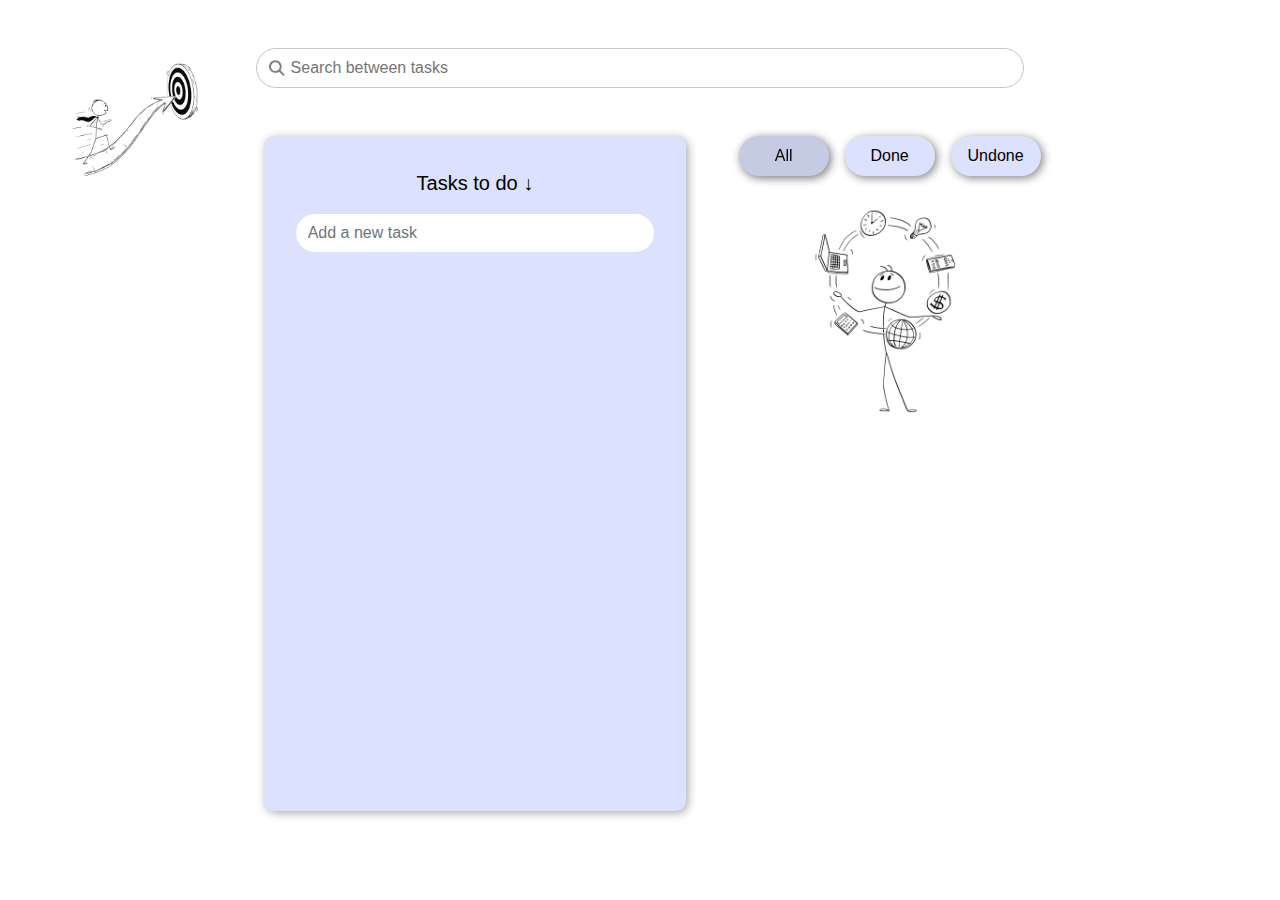
==== source/index.html @ ef589494 "Fit: to do list with filter and search features" ====
<html lang="en" dir="ltr">
  <head>
    <meta charset="UTF-8" />
    <meta name="viewport" content="width=device-width, initial-scale=1.0" />
    <link rel="stylesheet" href="https://stackpath.bootstrapcdn.com/bootstrap/4.5.2/css/bootstrap.min.css" integrity="sha384-JcKb8q3iqJ61gNV9KGb8thSsNjpSL0n8PARn9HuZOnIxN0hoP+VmmDGMN5t9UJ0Z" crossorigin="anonymous">
    <link rel="stylesheet" href="https://cdnjs.cloudflare.com/ajax/libs/font-awesome/4.7.0/css/font-awesome.min.css">
    <link rel="stylesheet" href="css/style.css"/>
      <link rel="icon" href="image/todolist-fav.png">
    <title>To do list</title>
  </head>

  <body>
  <div class="header">
      <div class="todo--logo">
          <img src="image/Untitled%20design%20(16).png">
      </div>
      <div class="search--box">
          <svg aria-hidden="true" focusable="false" data-prefix="fas" data-icon="magnifying-glass" role="img" xmlns="http://www.w3.org/2000/svg" viewBox="0 0 512 512" class="svg-inline--fa fa-magnifying-glass"><path fill="currentColor" d="M416 208c0 45.9-14.9 88.3-40 122.7L502.6 457.4c12.5 12.5 12.5 32.8 0 45.3s-32.8 12.5-45.3 0L330.7 376c-34.4 25.2-76.8 40-122.7 40C93.1 416 0 322.9 0 208S93.1 0 208 0S416 93.1 416 208zM208 352a144 144 0 1 0 0-288 144 144 0 1 0 0 288z" class=""></path></svg>
          <input class="search" type="text" placeholder="Search between tasks">
      </div>
  </div>

  <div class="main">
      <div class="todolist">
          <form class="add text-center" autocomplete="off">
              <label class="top--label">
                  Tasks to do &#8595
              </label>
              <input type="text" class="form-control m-auto" name="add" placeholder="Add a new task"/>
          </form>
          <ul class="list-group all--tasks mx-auto text-light">
          </ul>
          <ul class="list-group done--tasks mx-auto text-light">
          </ul>
          <ul class="list-group undone--tasks mx-auto text-light">
          </ul>
          <ul class="list-group mx-auto text-light search--result"></ul>
      </div>
      <div class="category">
          <div class="buttons--container">
              <button class="all--btn">All</button>
              <button class="done--btn">Done </button>
              <button class="undone--btn">Undone</button>
          </div>
          <img src="image/juggling-man.png" alt="Oops">
      </div>
  </div>
      <script src="js/betterScript.js"></script>
  </body>
</html>
---- source/css/style.css ----
body {
  background: #fff;
  }

.header{
  position: relative;
  .todo--logo{
    width: 15%;
    height: fit-content;
    position: absolute;
    left: 3rem;
    top: -1rem;
    img{
      width: 100%;
    }
  }
}
.search--box{
  margin: 3rem auto;
  width: 60%;
  border-radius: 20px;
  padding: .375rem .75rem;
  display: flex;
  justify-content: flex-start;
  align-items: center;
  border: 1px solid #c8c4c4;
  svg{
    margin-right: 4px;
    width: 16px;
    height: 16px;
    color: gray;

  }
  input{
    width: 100%;
    border: none;
    outline: none;
  }
}
.search--box:focus-within{
  box-shadow: darkgray 2px 2px 10px;
}

.main{
  width: 60%;
  gap: 10%;
  display: flex;
  justify-content: center;
  margin: 1rem auto;
  .todolist {
    width: 55%;
    box-shadow: darkgray 2px 2px 10px;
    padding: 2rem;
    border-radius: 10px;
    min-height: 75vh;
    background: #dce1fd;
    form{
      .top--label{
        color: black;
        margin-bottom: 1rem;
        font-size: 20px;
      }
      input,
      input:focus {
        outline: none;
        color: black;
        background: white;
        border: none;
        border-radius: 20px;
        max-width: 400px;
      }
      input:focus{
        box-shadow: 0 0 5px rgba(122, 177, 214, 0.5) !important;
      }
    }
    .done--tasks li,
    .undone--tasks li,.all--tasks li, .search--result li{
      background: #fff ;
      border-radius: 20px !important;
      margin-bottom: 5px;
      color: black ;
      span{
        overflow-wrap: anywhere;
        text-wrap: wrap !important;
        max-width: 80%;
      }
    }
    .search--result{
      display: none;
    }

  }
  .category{
    width: 33%;
    height: fit-content;
    position: relative;
    display: flex;
    flex-direction: column;
    .buttons--container{
      display: flex;
      justify-content: center;
      align-items: center;
      gap: 16px;
      button{
        min-width: 90px;
        background-color: #dce1fd;
        color: black;
        text-align: center;
        padding: 0.5rem 1rem;
        border-radius: 20px;
        outline: none;
        border: none;
        box-shadow: gray 2px 2px 10px;
      }
      button:first-child{
        filter: brightness(.9);
      }
      button:focus {
        outline: none;
        filter: brightness(.9);
      }
    }
    img{
      width: 100%;
    }
  }
}

  .delete {
    cursor: pointer;
  }
  .filtered{
    display: none !important;
  }
.done--tasks{
  display: none;
}
.undone--tasks{
  display: none;
}
.checkbox--style{
  border: 1px solid #d4d2d2;
  appearance: none;
  aspect-ratio: 1;
  box-sizing: border-box;
  font-size: 1em;
  width: 20px;
  background-color: white;
  height: 20px;
  border-radius: 50%;
  cursor: pointer;
}
.checkbox--style:checked {
  background-color: #d4d2d2;
  display: flex;
  justify-content: center;
  align-items: center;
}
.checkbox--style:checked::after{
  content: '\2713';
  font-size: 24px;
  color: grey;
}
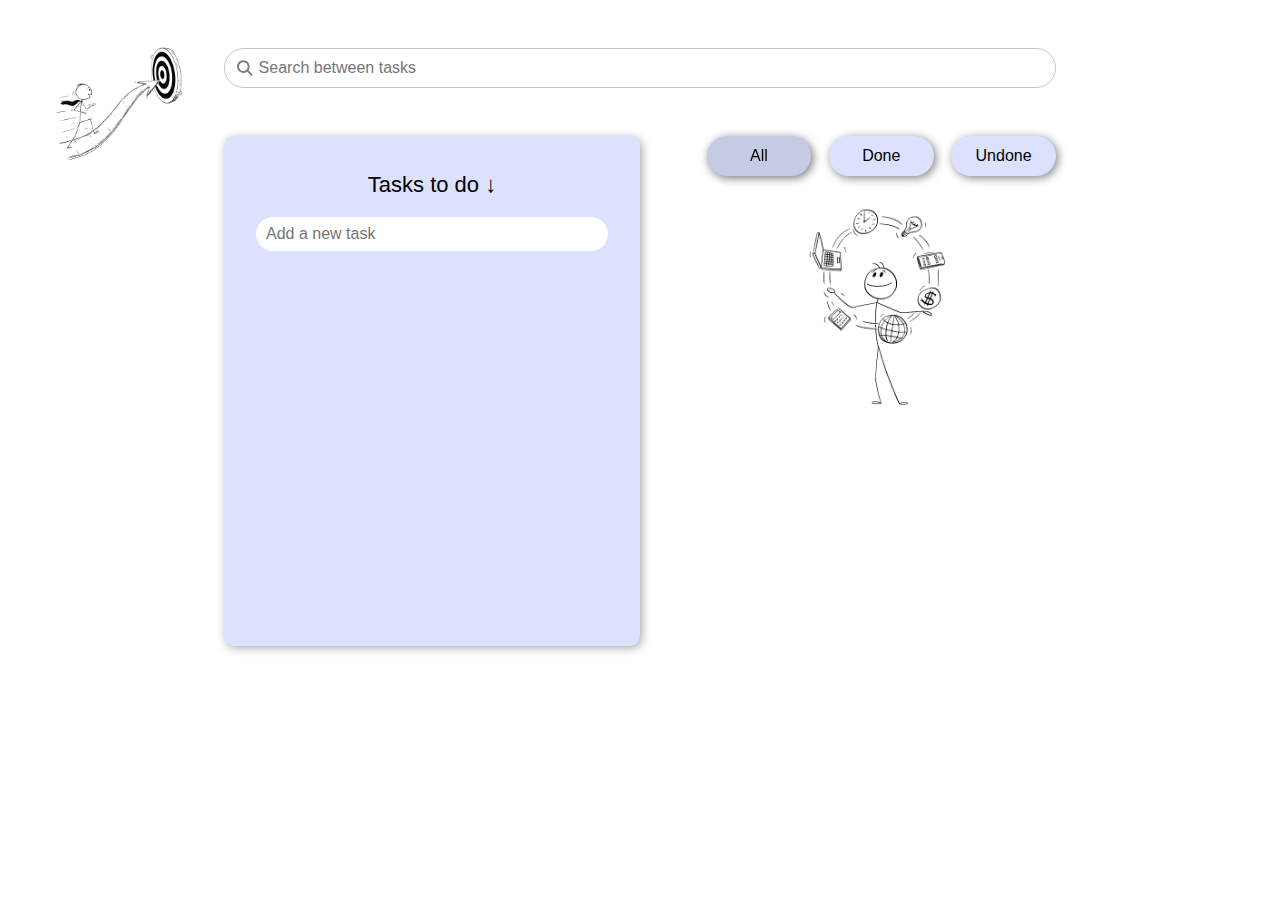
==== commit 4730fa72: "Fix: search function merged in filter function" ====
--- a/source/index.html
+++ b/source/index.html
@@ -10,41 +10,39 @@
   </head>
 
   <body>
-  <div class="header">
-      <div class="todo--logo">
-          <img src="image/Untitled%20design%20(16).png">
+  <div class="site--container">
+      <div class="header">
+          <div class="todo--logo">
+              <img src="image/Untitled%20design%20(16).png">
+          </div>
+          <div class="search--box">
+              <svg aria-hidden="true" focusable="false" data-prefix="fas" data-icon="magnifying-glass" role="img" xmlns="http://www.w3.org/2000/svg" viewBox="0 0 512 512" class="svg-inline--fa fa-magnifying-glass"><path fill="currentColor" d="M416 208c0 45.9-14.9 88.3-40 122.7L502.6 457.4c12.5 12.5 12.5 32.8 0 45.3s-32.8 12.5-45.3 0L330.7 376c-34.4 25.2-76.8 40-122.7 40C93.1 416 0 322.9 0 208S93.1 0 208 0S416 93.1 416 208zM208 352a144 144 0 1 0 0-288 144 144 0 1 0 0 288z" class=""></path></svg>
+              <input class="search--input" type="text" placeholder="Search between tasks">
+          </div>
       </div>
-      <div class="search--box">
-          <svg aria-hidden="true" focusable="false" data-prefix="fas" data-icon="magnifying-glass" role="img" xmlns="http://www.w3.org/2000/svg" viewBox="0 0 512 512" class="svg-inline--fa fa-magnifying-glass"><path fill="currentColor" d="M416 208c0 45.9-14.9 88.3-40 122.7L502.6 457.4c12.5 12.5 12.5 32.8 0 45.3s-32.8 12.5-45.3 0L330.7 376c-34.4 25.2-76.8 40-122.7 40C93.1 416 0 322.9 0 208S93.1 0 208 0S416 93.1 416 208zM208 352a144 144 0 1 0 0-288 144 144 0 1 0 0 288z" class=""></path></svg>
-          <input class="search" type="text" placeholder="Search between tasks">
+      <div class="main">
+          <div class="todo--box">
+              <form class="add text-center" autocomplete="off">
+                  <label class="todo--label">
+                      Tasks to do &#8595
+                  </label>
+                  <input type="text" class="todo--input m-auto" name="add" placeholder="Add a new task"/>
+              </form>
+              <ul class="task--list list-group mx-auto text-light"></ul>
+              <ul class="search--list list-group mx-auto text-light"></ul>
+          </div>
+          <div class="filter">
+              <div class="filter__buttons">
+                  <button class="all--btn">All</button>
+                  <button class="done--btn">Done </button>
+                  <button class="undone--btn">Undone</button>
+              </div>
+              <div class="filter__logo">
+                  <img src="image/juggling-man.png" alt="Oops">
+              </div>
+          </div>
       </div>
   </div>
-
-  <div class="main">
-      <div class="todolist">
-          <form class="add text-center" autocomplete="off">
-              <label class="top--label">
-                  Tasks to do &#8595
-              </label>
-              <input type="text" class="form-control m-auto" name="add" placeholder="Add a new task"/>
-          </form>
-          <ul class="list-group all--tasks mx-auto text-light">
-          </ul>
-          <ul class="list-group done--tasks mx-auto text-light">
-          </ul>
-          <ul class="list-group undone--tasks mx-auto text-light">
-          </ul>
-          <ul class="list-group mx-auto text-light search--result"></ul>
-      </div>
-      <div class="category">
-          <div class="buttons--container">
-              <button class="all--btn">All</button>
-              <button class="done--btn">Done </button>
-              <button class="undone--btn">Undone</button>
-          </div>
-          <img src="image/juggling-man.png" alt="Oops">
-      </div>
-  </div>
-      <script src="js/betterScript.js"></script>
+  <script src="js/betterScript.js"></script>
   </body>
 </html>
--- a/source/css/style.css
+++ b/source/css/style.css
@@ -1,108 +1,141 @@
 body {
   background: #fff;
+  position: relative;
   }
-
+.site--container{
+  width: 65%;
+  margin: 0 auto;
+}
 .header{
-  position: relative;
   .todo--logo{
     width: 15%;
     height: fit-content;
     position: absolute;
-    left: 3rem;
-    top: -1rem;
+    left: 2rem;
+    top: -2rem;
     img{
       width: 100%;
     }
   }
-}
-.search--box{
-  margin: 3rem auto;
-  width: 60%;
-  border-radius: 20px;
-  padding: .375rem .75rem;
-  display: flex;
-  justify-content: flex-start;
-  align-items: center;
-  border: 1px solid #c8c4c4;
-  svg{
-    margin-right: 4px;
-    width: 16px;
-    height: 16px;
-    color: gray;
-
+  .search--box{
+    width: 100%;
+    margin: 3rem auto;
+    border-radius: 20px;
+    padding: .375rem .75rem;
+    display: flex;
+    justify-content: flex-start;
+    align-items: center;
+    border: 1px solid #c8c4c4;
+    svg{
+      margin-right: 4px;
+      width: 16px;
+      height: 16px;
+      color: gray;
+    }
+    .search--input{
+      width: 100%;
+      border: none;
+      outline: none;
+    }
   }
-  input{
-    width: 100%;
-    border: none;
-    outline: none;
+  .search--box:focus-within{
+    box-shadow: darkgray 2px 2px 10px;
   }
 }
-.search--box:focus-within{
-  box-shadow: darkgray 2px 2px 10px;
-}
-
 .main{
-  width: 60%;
-  gap: 10%;
   display: flex;
-  justify-content: center;
-  margin: 1rem auto;
-  .todolist {
-    width: 55%;
-    box-shadow: darkgray 2px 2px 10px;
-    padding: 2rem;
-    border-radius: 10px;
-    min-height: 75vh;
-    background: #dce1fd;
-    form{
-      .top--label{
-        color: black;
-        margin-bottom: 1rem;
-        font-size: 20px;
+  justify-content: space-between;
+  .todo--box{
+      margin-bottom: 2rem;
+      width: 50%;
+      box-shadow: darkgray 2px 2px 10px;
+      padding: 2rem;
+      border-radius: 10px;
+      height: 510px;
+      background: #dce1fd;
+      overflow-y: scroll;
+      scrollbar-width: none;
+      form{
+        display: flex;
+        flex-direction: column;
+        align-items: center;
+        gap: 1rem;
+        .todo--label{
+          color: black;
+          margin: 0;
+          font-size: 22px;
+        }
+        .todo--input,
+        .todo--input:focus{
+          margin: 0 !important;
+          width: 100%;
+          padding: 5px 10px;
+          outline: none;
+          color: black;
+          background: white;
+          border: none;
+          border-radius: 20px;
+        }
+        .todo--input:focus{
+          box-shadow: 0 0 5px rgba(122, 177, 214, 0.5) !important;
+        }
       }
-      input,
-      input:focus {
-        outline: none;
-        color: black;
-        background: white;
-        border: none;
-        border-radius: 20px;
-        max-width: 400px;
+      .task--list li, .search--list li{
+        background: #fff ;
+        border-radius: 20px !important;
+        margin-bottom: 5px;
+        color: black ;
+        .checkbox--style{
+          border: 1px solid #d4d2d2;
+          appearance: none;
+          aspect-ratio: 1;
+          box-sizing: border-box;
+          font-size: 1em;
+          width: 20px;
+          background-color: white;
+          height: 20px;
+          border-radius: 50%;
+          cursor: pointer;
+        }
+        .checkbox--style:checked {
+          background: inherit;
+          display: flex;
+          justify-content: center;
+          align-items: center;
+        }
+        .checkbox--style:checked::after{
+          content: '\2713';
+          font-size: 26px;
+          color: grey;
+        }
+        span{
+          overflow-wrap: anywhere;
+          text-wrap: wrap !important;
+          max-width: 80%;
+        }
       }
-      input:focus{
-        box-shadow: 0 0 5px rgba(122, 177, 214, 0.5) !important;
+    li:has(.checkbox--style:checked){
+      background: #dce1fd;
+      filter: brightness(1.03);
+      color: grey;
+    }
+      .search--list{
+        display: none;
       }
     }
-    .done--tasks li,
-    .undone--tasks li,.all--tasks li, .search--result li{
-      background: #fff ;
-      border-radius: 20px !important;
-      margin-bottom: 5px;
-      color: black ;
-      span{
-        overflow-wrap: anywhere;
-        text-wrap: wrap !important;
-        max-width: 80%;
-      }
-    }
-    .search--result{
-      display: none;
-    }
-
-  }
-  .category{
-    width: 33%;
+  .filter{
+    width: 42%;
     height: fit-content;
-    position: relative;
     display: flex;
     flex-direction: column;
-    .buttons--container{
+    align-items: center;
+    .filter__buttons{
+      width: 100%;
       display: flex;
-      justify-content: center;
+      justify-content: space-between;
       align-items: center;
-      gap: 16px;
       button{
-        min-width: 90px;
+        width: 30%;
         background-color: #dce1fd;
         color: black;
         text-align: center;
@@ -120,44 +153,21 @@
         filter: brightness(.9);
       }
     }
-    img{
-      width: 100%;
+    .filter__logo{
+      width: 70%;
+      height: fit-content;
+      img{
+        width: 100%;
+      }
     }
   }
 }
 
-  .delete {
+.delete, .edit{
+  color: black;
     cursor: pointer;
-  }
-  .filtered{
+}
+.filtered{
     display: none !important;
-  }
-.done--tasks{
-  display: none;
 }
-.undone--tasks{
-  display: none;
-}
-.checkbox--style{
-  border: 1px solid #d4d2d2;
-  appearance: none;
-  aspect-ratio: 1;
-  box-sizing: border-box;
-  font-size: 1em;
-  width: 20px;
-  background-color: white;
-  height: 20px;
-  border-radius: 50%;
-  cursor: pointer;
-}
-.checkbox--style:checked {
-  background-color: #d4d2d2;
-  display: flex;
-  justify-content: center;
-  align-items: center;
-}
-.checkbox--style:checked::after{
-  content: '\2713';
-  font-size: 24px;
-  color: grey;
-}
+
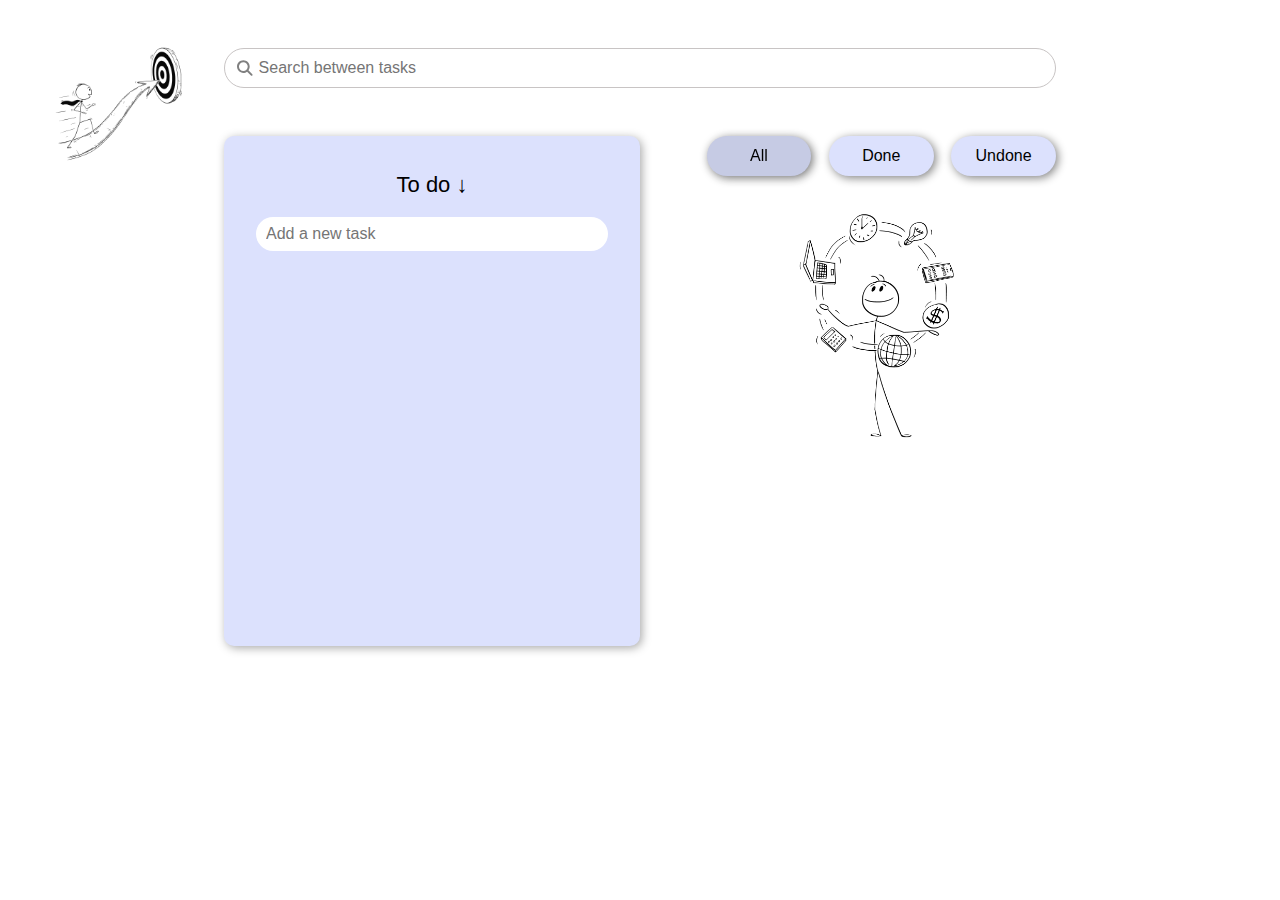
==== commit 7b766809: "feat: added edit to tasks" ====
--- a/source/index.html
+++ b/source/index.html
@@ -13,7 +13,7 @@
   <div class="site--container">
       <div class="header">
           <div class="todo--logo">
-              <img src="image/Untitled%20design%20(16).png">
+              <img src="image/sticky-man.png">
           </div>
           <div class="search--box">
               <svg aria-hidden="true" focusable="false" data-prefix="fas" data-icon="magnifying-glass" role="img" xmlns="http://www.w3.org/2000/svg" viewBox="0 0 512 512" class="svg-inline--fa fa-magnifying-glass"><path fill="currentColor" d="M416 208c0 45.9-14.9 88.3-40 122.7L502.6 457.4c12.5 12.5 12.5 32.8 0 45.3s-32.8 12.5-45.3 0L330.7 376c-34.4 25.2-76.8 40-122.7 40C93.1 416 0 322.9 0 208S93.1 0 208 0S416 93.1 416 208zM208 352a144 144 0 1 0 0-288 144 144 0 1 0 0 288z" class=""></path></svg>
@@ -24,11 +24,13 @@
           <div class="todo--box">
               <form class="add text-center" autocomplete="off">
                   <label class="todo--label">
-                      Tasks to do &#8595
+                      To do &#8595
                   </label>
                   <input type="text" class="todo--input m-auto" name="add" placeholder="Add a new task"/>
+                  <i class="fa-solid fa-pen-to-square"></i>
               </form>
-              <ul class="task--list list-group mx-auto text-light"></ul>
+              <ul class="task--list list-group mx-auto text-light">
+              </ul>
               <ul class="search--list list-group mx-auto text-light"></ul>
           </div>
           <div class="filter">
@@ -43,6 +45,6 @@
           </div>
       </div>
   </div>
-  <script src="js/betterScript.js"></script>
+  <script src="js/script.js"></script>
   </body>
 </html>
--- a/source/css/style.css
+++ b/source/css/style.css
@@ -1,7 +1,9 @@
 body {
   background: #fff;
   position: relative;
-  }
+  z-index: -1;
+  }
+
 .site--container{
   width: 65%;
   margin: 0 auto;
@@ -45,6 +47,7 @@
 .main{
   display: flex;
   justify-content: space-between;
+  position: relative;
   .todo--box{
       margin-bottom: 2rem;
       width: 50%;
@@ -56,6 +59,7 @@
       overflow-y: scroll;
       scrollbar-width: none;
       form{
+        margin: 0;
         display: flex;
         flex-direction: column;
         align-items: center;
@@ -80,11 +84,19 @@
           box-shadow: 0 0 5px rgba(122, 177, 214, 0.5) !important;
         }
       }
+    .close--icon{
+      cursor: pointer;
+      font-size: 20px;
+    }
       .task--list li, .search--list li{
         background: #fff ;
         border-radius: 20px !important;
         margin-bottom: 5px;
         color: black ;
+        .edit--box{
+          display: flex;
+          gap: 10px;
+        }
         .checkbox--style{
           border: 1px solid #d4d2d2;
           appearance: none;
@@ -135,6 +147,7 @@
       justify-content: space-between;
       align-items: center;
       button{
+        cursor: pointer;
         width: 30%;
         background-color: #dce1fd;
         color: black;
@@ -150,12 +163,10 @@
       }
       button:focus {
         outline: none;
-        filter: brightness(.9);
       }
     }
     .filter__logo{
-      width: 70%;
-      height: fit-content;
+      width: 80%;
       img{
         width: 100%;
       }
@@ -163,11 +174,43 @@
   }
 }
 
-.delete, .edit{
-  color: black;
-    cursor: pointer;
+.delete, .edit ,.close{
+  cursor: pointer;
 }
 .filtered{
     display: none !important;
 }
-
+.edit--modal{
+  background: #dce1fd;
+  height: 100px;
+  width: 300px;
+  position: absolute;
+  left: 0;
+  right: 0;
+  top: 25vh;
+  z-index: 20;
+  border-radius: 14px;
+  margin: 0 auto;
+  .close--modal{
+    cursor: pointer;
+    font-size: 16px;
+    margin-left: 15px;
+    color: black;
+  }
+  .modal--input{
+    background: inherit;
+    margin: 30px auto;
+    width: 80%;
+    outline: none;
+    border: none;
+    border-left: none;
+    border-right: none;
+    border-bottom: 1px solid #d8d2d2;
+    padding: 5px;
+  }
+  .check--modal{
+    cursor: pointer;
+  }
+}
+
+
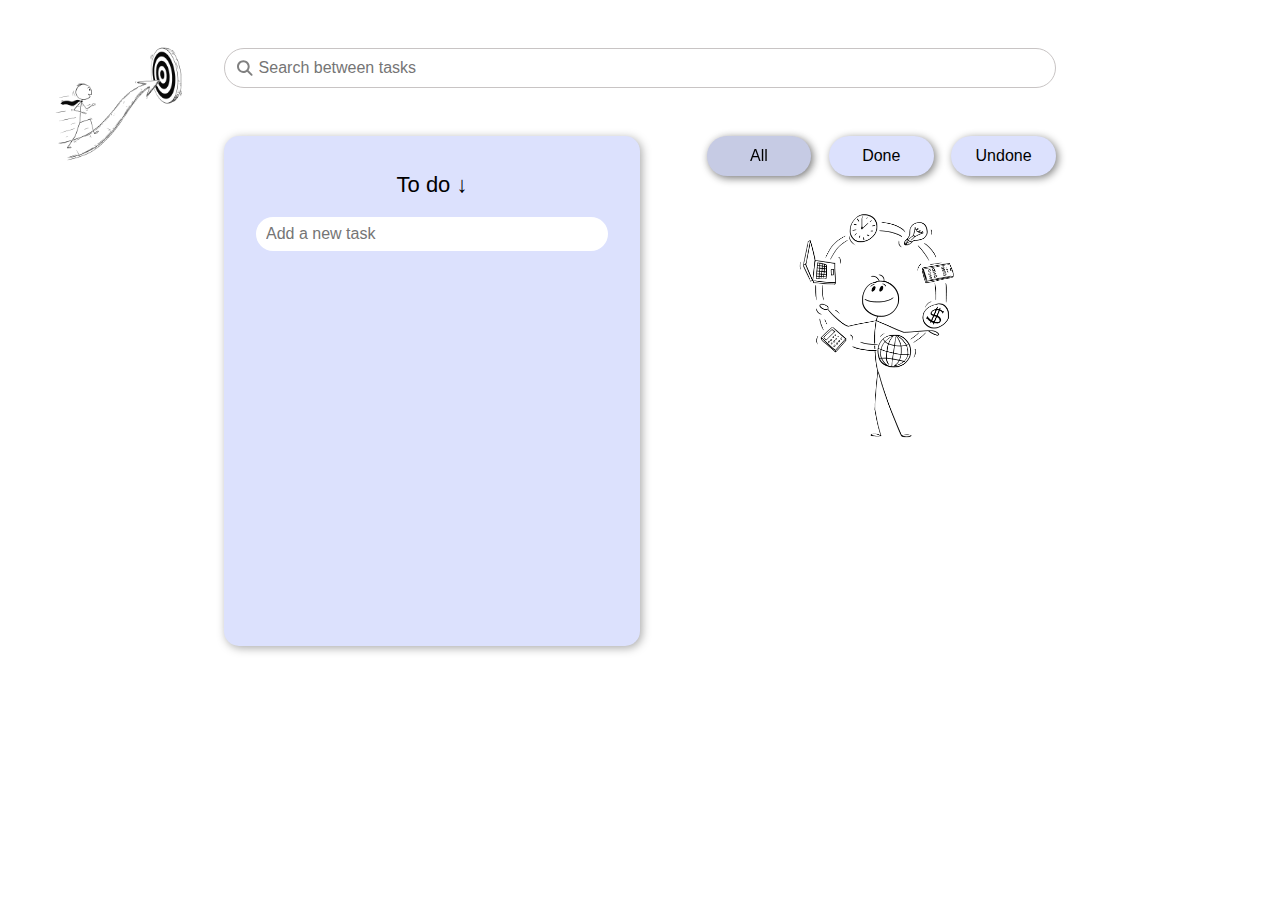
==== commit 2b431acd: "refactor: convert CSS to nested structure" ====
--- a/source/index.html
+++ b/source/index.html
@@ -8,7 +8,6 @@
       <link rel="icon" href="image/todolist-fav.png">
     <title>To do list</title>
   </head>
-
   <body>
   <div class="site--container">
       <div class="header">
--- a/source/css/style.css
+++ b/source/css/style.css
@@ -1,216 +1,210 @@
 body {
   background: #fff;
+  box-sizing: border-box;
   position: relative;
-  z-index: -1;
-  }
-
-.site--container{
-  width: 65%;
-  margin: 0 auto;
-}
-.header{
-  .todo--logo{
-    width: 15%;
-    height: fit-content;
-    position: absolute;
-    left: 2rem;
-    top: -2rem;
-    img{
-      width: 100%;
-    }
-  }
-  .search--box{
-    width: 100%;
-    margin: 3rem auto;
-    border-radius: 20px;
-    padding: .375rem .75rem;
-    display: flex;
-    justify-content: flex-start;
-    align-items: center;
-    border: 1px solid #c8c4c4;
-    svg{
-      margin-right: 4px;
-      width: 16px;
-      height: 16px;
-      color: gray;
-    }
-    .search--input{
-      width: 100%;
-      border: none;
-      outline: none;
-    }
-  }
-  .search--box:focus-within{
-    box-shadow: darkgray 2px 2px 10px;
-  }
-}
-.main{
-  display: flex;
-  justify-content: space-between;
-  position: relative;
-  .todo--box{
+  .site--container{
+    width: 65%;
+    margin: 0 auto;
+    .header{
+      .todo--logo{
+        width: 15%;
+        height: fit-content;
+        position: absolute;
+        left: 2rem;
+        top: -2rem;
+        img{
+          width: 100%;
+        }
+      }
+      .search--box{
+        width: 100%;
+        margin: 3rem auto;
+        border-radius: 20px;
+        padding: .375rem .75rem;
+        display: flex;
+        justify-content: flex-start;
+        align-items: center;
+        border: 1px solid #c8c4c4;
+        svg{
+          margin-right: 4px;
+          width: 16px;
+          height: 16px;
+          color: gray;
+        }
+        .search--input{
+          width: 100%;
+          border: none;
+          outline: none;
+        }
+      }
+      .search--box:focus-within{
+        box-shadow: darkgray 2px 2px 10px;
+      }
+    }
+    .main{
+      display: flex;
+      justify-content: space-between;
+      position: relative;
       margin-bottom: 2rem;
-      width: 50%;
-      box-shadow: darkgray 2px 2px 10px;
-      padding: 2rem;
-      border-radius: 10px;
-      height: 510px;
-      background: #dce1fd;
-      overflow-y: scroll;
-      scrollbar-width: none;
-      form{
-        margin: 0;
+      .todo--box{
+        width: 50%;
+        box-shadow: darkgray 2px 2px 10px;
+        padding: 2rem;
+        border-radius: 15px;
+        height: 510px;
+        background: #dce1fd;
+        overflow-y: scroll;
+        scrollbar-width: none;
+        form{
+          margin: 0;
+          display: flex;
+          flex-direction: column;
+          align-items: center;
+          gap: 1rem;
+          .todo--label{
+            color: black;
+            margin: 0;
+            font-size: 22px;
+          }
+          .todo--input,
+          .todo--input:focus{
+            margin: 0 !important;
+            width: 100%;
+            padding: 5px 10px;
+            outline: none;
+            color: black;
+            background: white;
+            border: none;
+            border-radius: 20px;
+          }
+          .todo--input:focus{
+            box-shadow: 0 0 5px rgba(122, 177, 214, 0.5) !important;
+          }
+        }
+        .close--icon{
+          cursor: pointer;
+          font-size: 24px;
+          margin-bottom: 3px;
+        }
+        .task--list li, .search--list li{
+          background: #fff ;
+          border-radius: 20px !important;
+          margin-bottom: 5px;
+          color: black ;
+          .delete, .edit ,.close{
+            cursor: pointer;
+          }
+          .edit--box{
+            display: flex;
+            gap: 10px;
+          }
+          .checkbox--style{
+            border: 1px solid #d4d2d2;
+            appearance: none;
+            font-size: 1em;
+            width: 20px;
+            background-color: white;
+            height: 20px;
+            border-radius: 50%;
+            cursor: pointer;
+          }
+          .checkbox--style:checked {
+            background: inherit;
+            display: flex;
+            justify-content: center;
+            align-items: center;
+          }
+          .checkbox--style:checked::after{
+            content: '\2713';
+            font-size: 26px;
+            color: grey;
+          }
+          span{
+            overflow-wrap: anywhere;
+            text-wrap: wrap !important;
+            max-width: 80%;
+          }
+        }
+        li:has(.checkbox--style:checked){
+          background: #dce1fd;
+          filter: brightness(1.03);
+          color: grey;
+        }
+        .search--list{
+          display: none;
+        }
+      }
+      .filter{
+        width: 42%;
         display: flex;
         flex-direction: column;
         align-items: center;
-        gap: 1rem;
-        .todo--label{
-          color: black;
-          margin: 0;
-          font-size: 22px;
-        }
-        .todo--input,
-        .todo--input:focus{
-          margin: 0 !important;
+        .filter__buttons{
           width: 100%;
-          padding: 5px 10px;
-          outline: none;
-          color: black;
-          background: white;
-          border: none;
-          border-radius: 20px;
-        }
-        .todo--input:focus{
-          box-shadow: 0 0 5px rgba(122, 177, 214, 0.5) !important;
-        }
-      }
-    .close--icon{
+          display: flex;
+          justify-content: space-between;
+          button{
+            cursor: pointer;
+            width: 30%;
+            background-color: #dce1fd;
+            padding: 0.5rem 1rem;
+            border-radius: 20px;
+            outline: none;
+            border: none;
+            box-shadow: gray 2px 2px 8px;
+          }
+          button:first-child{
+            filter: brightness(.9);
+          }
+          button:focus {
+            outline: none;
+          }
+        }
+        .filter__logo{
+          width: 80%;
+          img{
+            width: 100%;
+          }
+        }
+      }
+    }
+  }
+  .edit--modal{
+    background: #dce1fd;
+    height: 100px;
+    width: 300px;
+    position: absolute;
+    left: 0;
+    right: 0;
+    top: 200px;
+    z-index: 20;
+    border-radius: 14px;
+    margin: 0 auto;
+    display: flex;
+    justify-content: center;
+    align-items: center;
+    .close--modal{
+      position: absolute;
+      top: 10px;
+      left: 10px;
       cursor: pointer;
-      font-size: 20px;
-    }
-      .task--list li, .search--list li{
-        background: #fff ;
-        border-radius: 20px !important;
-        margin-bottom: 5px;
-        color: black ;
-        .edit--box{
-          display: flex;
-          gap: 10px;
-        }
-        .checkbox--style{
-          border: 1px solid #d4d2d2;
-          appearance: none;
-          aspect-ratio: 1;
-          box-sizing: border-box;
-          font-size: 1em;
-          width: 20px;
-          background-color: white;
-          height: 20px;
-          border-radius: 50%;
-          cursor: pointer;
-        }
-        .checkbox--style:checked {
-          background: inherit;
-          display: flex;
-          justify-content: center;
-          align-items: center;
-        }
-        .checkbox--style:checked::after{
-          content: '\2713';
-          font-size: 26px;
-          color: grey;
-        }
-        span{
-          overflow-wrap: anywhere;
-          text-wrap: wrap !important;
-          max-width: 80%;
-        }
-      }
-    li:has(.checkbox--style:checked){
-      background: #dce1fd;
-      filter: brightness(1.03);
-      color: grey;
-    }
-      .search--list{
-        display: none;
-      }
-    }
-  .filter{
-    width: 42%;
-    height: fit-content;
-    display: flex;
-    flex-direction: column;
-    align-items: center;
-    .filter__buttons{
-      width: 100%;
-      display: flex;
-      justify-content: space-between;
-      align-items: center;
-      button{
-        cursor: pointer;
-        width: 30%;
-        background-color: #dce1fd;
-        color: black;
-        text-align: center;
-        padding: 0.5rem 1rem;
-        border-radius: 20px;
-        outline: none;
-        border: none;
-        box-shadow: gray 2px 2px 10px;
-      }
-      button:first-child{
-        filter: brightness(.9);
-      }
-      button:focus {
-        outline: none;
-      }
-    }
-    .filter__logo{
+      font-size: 16px;
+      color: black;
+    }
+    .modal--input{
+      background: inherit;
       width: 80%;
-      img{
-        width: 100%;
-      }
+      outline: none;
+      border: none;
+      border-left: none;
+      border-right: none;
+      border-bottom: 1px solid #d8d2d2;
+      padding: 5px;
     }
   }
 }
 
-.delete, .edit ,.close{
-  cursor: pointer;
-}
-.filtered{
-    display: none !important;
-}
-.edit--modal{
-  background: #dce1fd;
-  height: 100px;
-  width: 300px;
-  position: absolute;
-  left: 0;
-  right: 0;
-  top: 25vh;
-  z-index: 20;
-  border-radius: 14px;
-  margin: 0 auto;
-  .close--modal{
-    cursor: pointer;
-    font-size: 16px;
-    margin-left: 15px;
-    color: black;
-  }
-  .modal--input{
-    background: inherit;
-    margin: 30px auto;
-    width: 80%;
-    outline: none;
-    border: none;
-    border-left: none;
-    border-right: none;
-    border-bottom: 1px solid #d8d2d2;
-    padding: 5px;
-  }
-  .check--modal{
-    cursor: pointer;
-  }
-}
-
-
+
+
+
+
